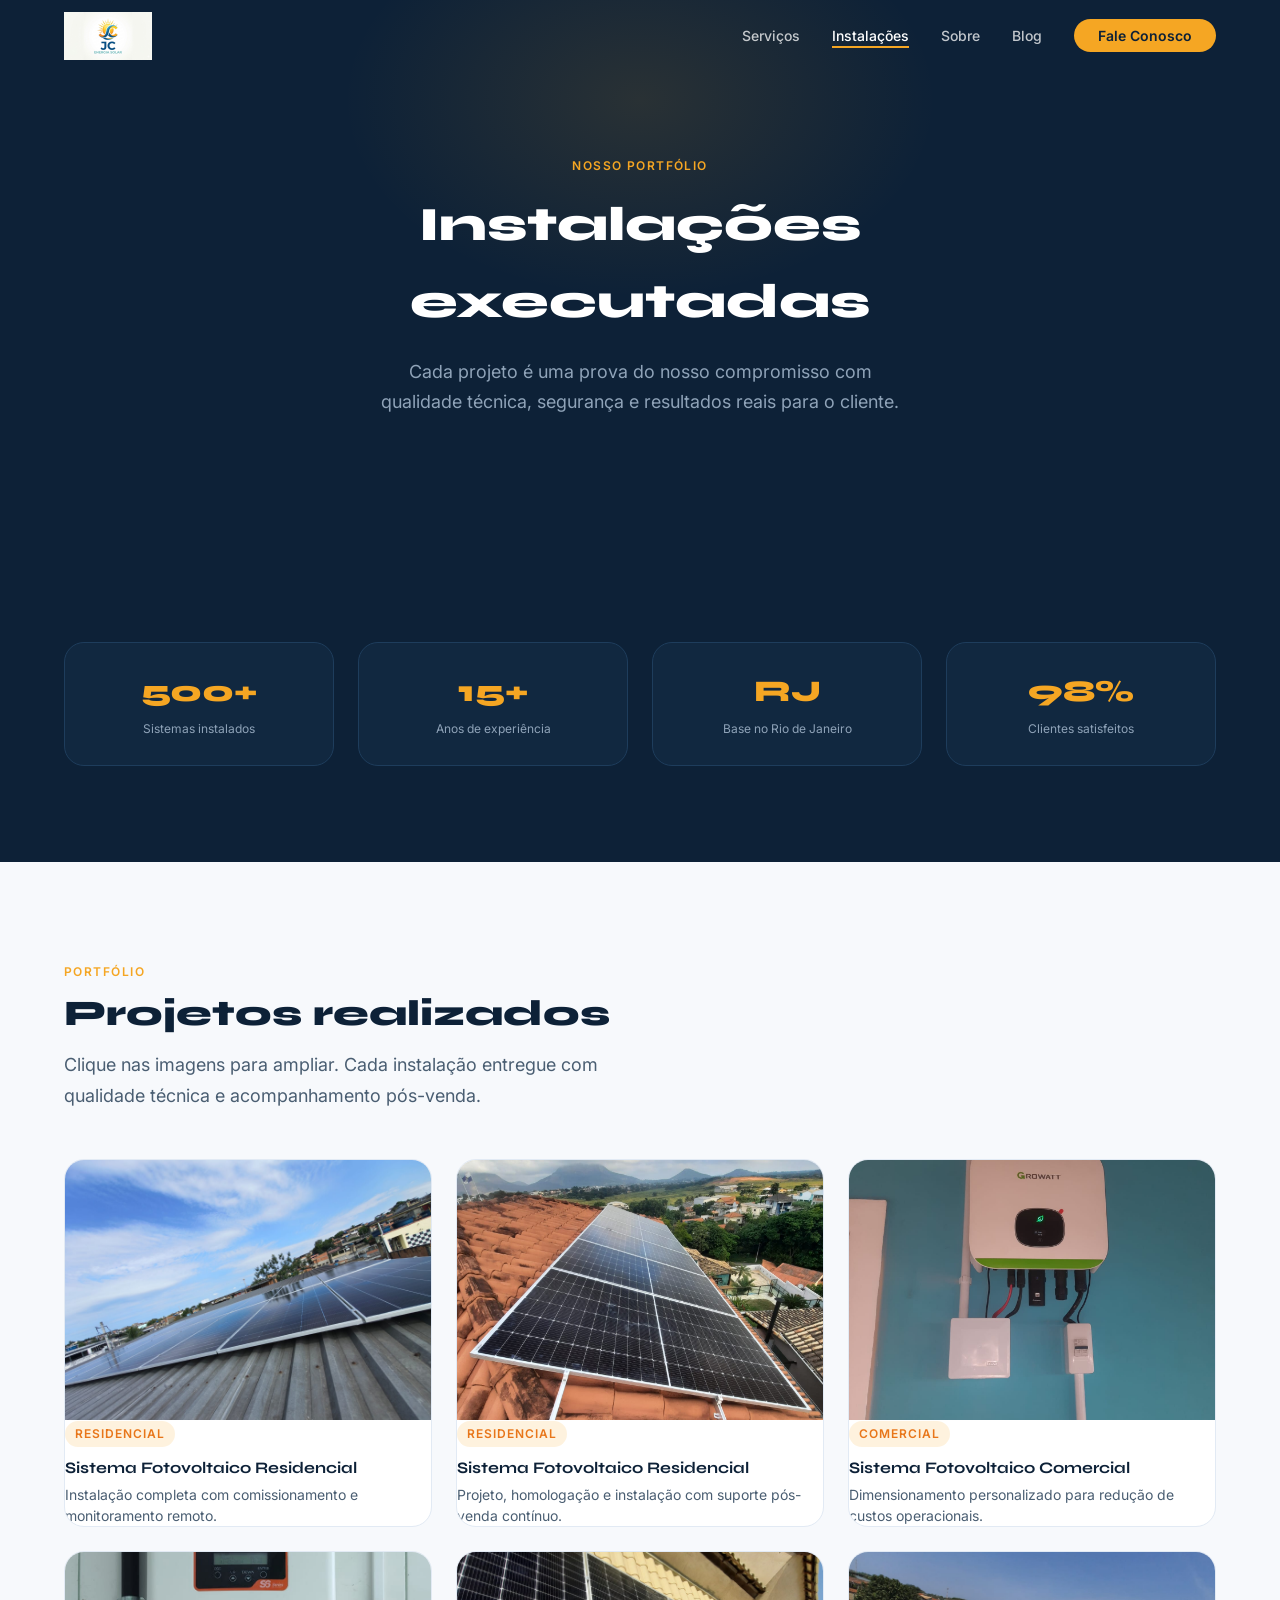
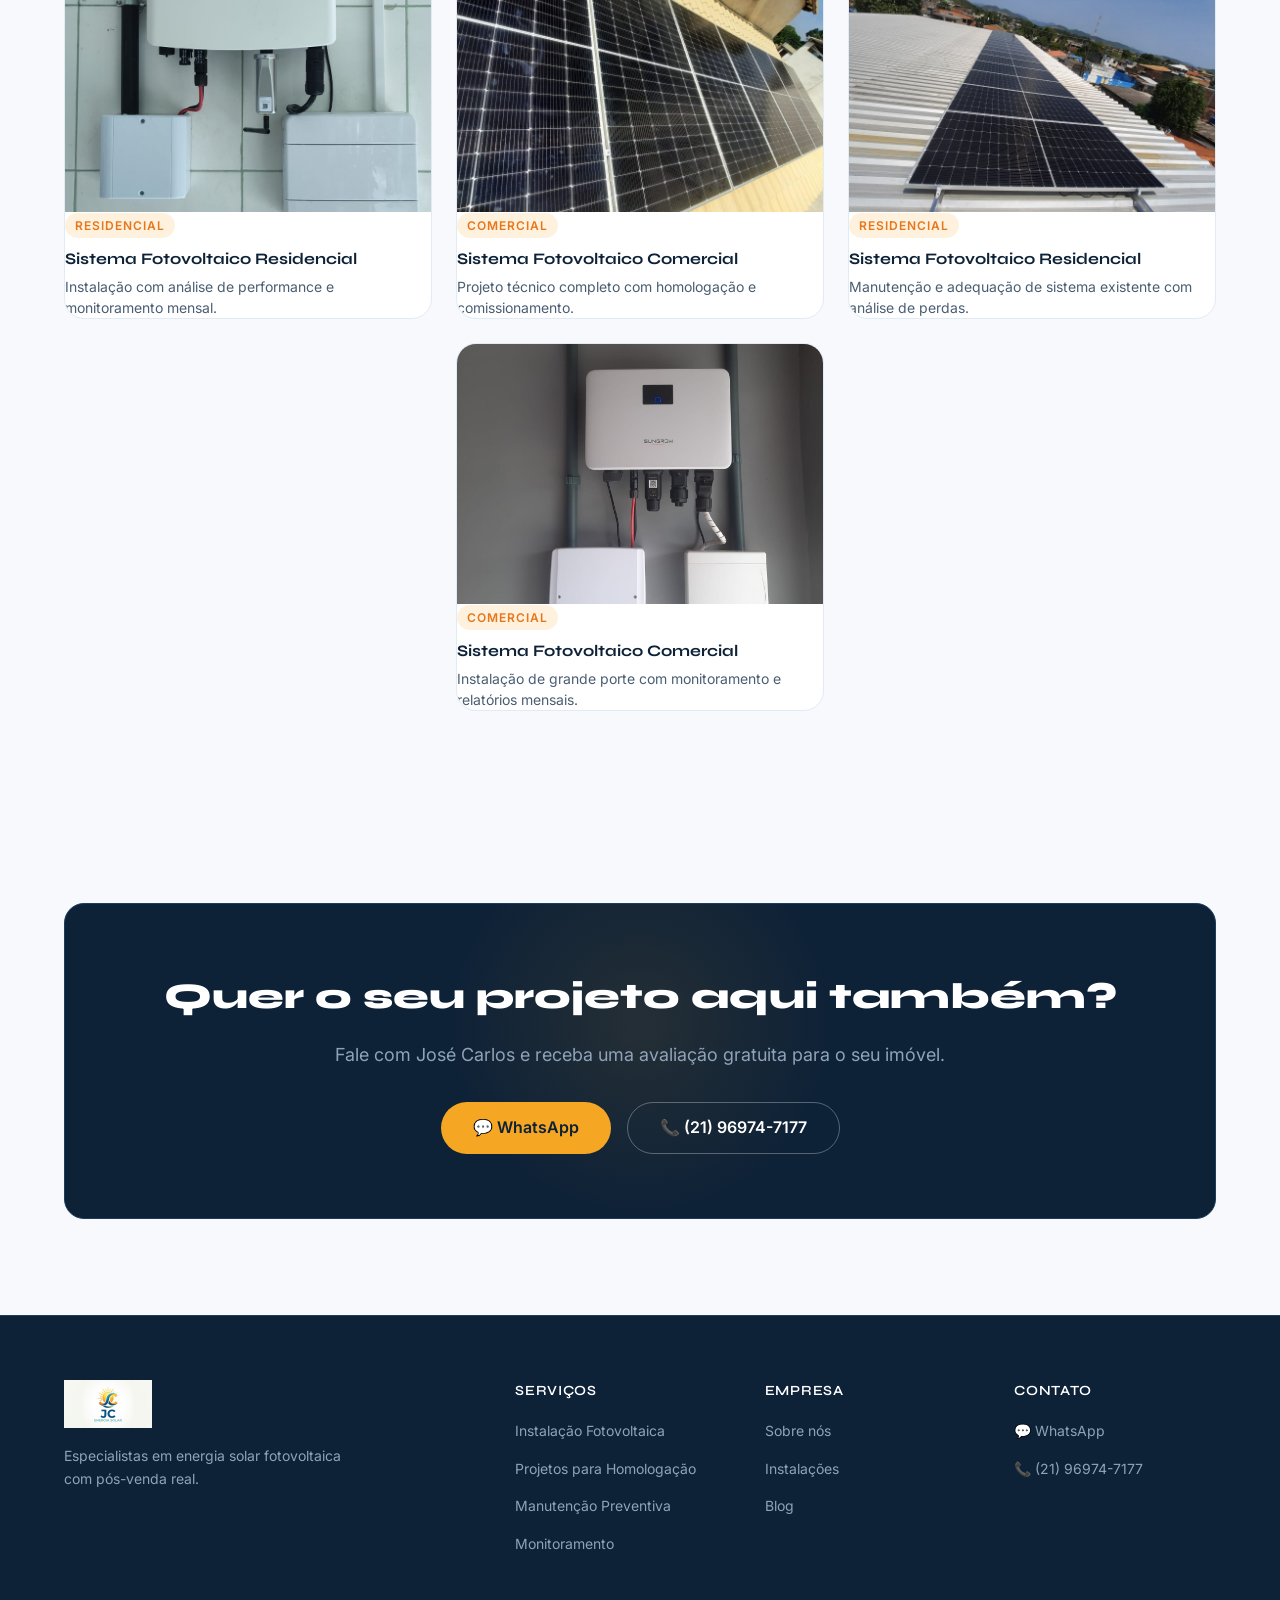
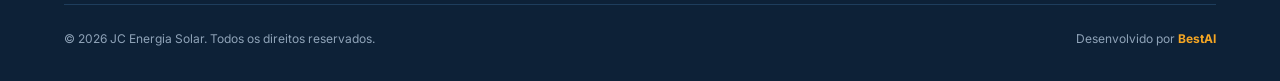
==== pages/instalacoes.html @ 5a33720a "feat: todas as paginas JC Energia Solar completas" ====
<!DOCTYPE html>
<html lang="pt-BR">
<head>
  <meta charset="UTF-8" />
  <meta name="viewport" content="width=device-width, initial-scale=1.0" />
  <meta name="description" content="Instalações executadas pela JC Energia Solar — projetos residenciais e comerciais com qualidade técnica comprovada." />
  <title>Instalações — JC Energia Solar</title>
  <link rel="icon" type="image/jpg" href="../assets/images/logo.jpg" />
  <link rel="stylesheet" href="../assets/css/style.css" />
  <style>
    .gallery-grid {
      display: grid;
      grid-template-columns: repeat(3, 1fr);
      gap: var(--space-6);
      margin-top: var(--space-12);
    }
    .install-card {
      background: var(--color-light-surface);
      border: 1px solid var(--color-light-border);
      border-radius: var(--radius-lg);
      overflow: hidden;
      transition: box-shadow var(--transition-normal), transform var(--transition-normal), border-color var(--transition-normal);
    }
    .install-card:hover {
      box-shadow: var(--shadow-lg);
      transform: translateY(-4px);
      border-color: var(--color-yellow);
    }
    .install-card__img {
      width: 100%;
      height: 260px;
      object-fit: cover;
      cursor: pointer;
      transition: transform var(--transition-slow);
    }
    .install-card:hover .install-card__img { transform: scale(1.04); }
    .install-card__body {
      padding: var(--space-5);
    }
    .install-card__tag {
      display: inline-block;
      background: var(--color-yellow-glow);
      color: var(--color-orange);
      font-size: var(--text-xs);
      font-weight: var(--weight-semibold);
      padding: 3px 10px;
      border-radius: var(--radius-full);
      margin-bottom: var(--space-2);
      text-transform: uppercase;
      letter-spacing: 0.08em;
    }
    .install-card__title {
      font-family: var(--font-display);
      font-size: var(--text-base);
      font-weight: var(--weight-bold);
      color: var(--color-text-primary);
      margin-bottom: var(--space-1);
    }
    .install-card__desc {
      font-size: var(--text-sm);
      color: var(--color-text-secondary);
      line-height: 1.5;
    }

    /* LIGHTBOX */
    #lightbox {
      display: none;
      position: fixed;
      inset: 0;
      background: rgba(0,0,0,0.92);
      z-index: 1000;
      align-items: center;
      justify-content: center;
      cursor: pointer;
    }
    #lightbox.active { display: flex; }
    #lightbox-img {
      max-width: 90vw;
      max-height: 90vh;
      border-radius: var(--radius-md);
      box-shadow: 0 0 60px rgba(245,166,35,0.20);
      object-fit: contain;
    }
    #lightbox-close {
      position: absolute;
      top: 24px; right: 32px;
      color: #fff;
      font-size: 2rem;
      cursor: pointer;
      line-height: 1;
      opacity: 0.7;
      transition: opacity var(--transition-fast);
    }
    #lightbox-close:hover { opacity: 1; }

    .stats-bar {
      display: grid;
      grid-template-columns: repeat(4, 1fr);
      gap: var(--space-6);
      margin-top: var(--space-12);
    }
    .stats-bar__item {
      background: var(--color-dark-surface);
      border: 1px solid var(--color-dark-border);
      border-radius: var(--radius-lg);
      padding: var(--space-6);
      text-align: center;
      transition: border-color var(--transition-fast);
    }
    .stats-bar__item:hover { border-color: var(--color-yellow); }
    .stats-bar__value {
      font-family: var(--font-display);
      font-size: var(--text-3xl);
      font-weight: var(--weight-black);
      color: var(--color-yellow);
      display: block;
    }
    .stats-bar__label { font-size: var(--text-xs); color: var(--color-text-muted); margin-top: var(--space-1); }

    @media (max-width: 768px) {
      .gallery-grid  { grid-template-columns: 1fr 1fr; }
      .stats-bar     { grid-template-columns: 1fr 1fr; }
    }
    @media (max-width: 480px) {
      .gallery-grid  { grid-template-columns: 1fr; }
      .stats-bar     { grid-template-columns: 1fr 1fr; }
    }
  </style>
</head>
<body>

  <!-- LIGHTBOX -->
  <div id="lightbox">
    <span id="lightbox-close" onclick="document.getElementById('lightbox').classList.remove('active')">✕</span>
    <img id="lightbox-img" src="" alt="Instalação ampliada" />
  </div>

  <nav class="navbar scrolled">
    <div class="container">
      <a href="../index.html" class="navbar__logo">
        <img src="../assets/images/logo.jpg" alt="JC Energia Solar" />
      </a>
      <ul class="navbar__links">
        <li><a href="servicos.html">Serviços</a></li>
        <li><a href="instalacoes.html" class="active">Instalações</a></li>
        <li><a href="sobre.html">Sobre</a></li>
        <li><a href="blog.html">Blog</a></li>
        <li><a href="../index.html#contacto" class="navbar__cta">Fale Conosco</a></li>
      </ul>
      <div class="navbar__toggle"><span></span><span></span><span></span></div>
    </div>
  </nav>

  <section class="page-hero">
    <div class="container">
      <span class="page-hero__eyebrow">Nosso portfólio</span>
      <h1 class="page-hero__title">Instalações<br>executadas</h1>
      <p class="page-hero__subtitle">Cada projeto é uma prova do nosso compromisso com qualidade técnica, segurança e resultados reais para o cliente.</p>
    </div>
  </section>

  <!-- STATS -->
  <section class="section section--dark">
    <div class="container">
      <div class="stats-bar">
        <div class="stats-bar__item">
          <span class="stats-bar__value">500+</span>
          <span class="stats-bar__label">Sistemas instalados</span>
        </div>
        <div class="stats-bar__item">
          <span class="stats-bar__value">15+</span>
          <span class="stats-bar__label">Anos de experiência</span>
        </div>
        <div class="stats-bar__item">
          <span class="stats-bar__value">RJ</span>
          <span class="stats-bar__label">Base no Rio de Janeiro</span>
        </div>
        <div class="stats-bar__item">
          <span class="stats-bar__value">98%</span>
          <span class="stats-bar__label">Clientes satisfeitos</span>
        </div>
      </div>
    </div>
  </section>

  <!-- GALERIA -->
  <section class="section section--light">
    <div class="container">
      <div class="section__header">
        <span class="section__eyebrow">Portfólio</span>
        <h2 class="section__title">Projetos realizados</h2>
        <p class="section__subtitle">Clique nas imagens para ampliar. Cada instalação entregue com qualidade técnica e acompanhamento pós-venda.</p>
      </div>

      <div class="gallery-grid">
        <div class="install-card">
          <img class="install-card__img" src="../assets/images/img1.jpg" alt="Instalação 1" />
          <div class="install-card__body">
            <span class="install-card__tag">Residencial</span>
            <h3 class="install-card__title">Sistema Fotovoltaico Residencial</h3>
            <p class="install-card__desc">Instalação completa com comissionamento e monitoramento remoto.</p>
          </div>
        </div>
        <div class="install-card">
          <img class="install-card__img" src="../assets/images/img2.jpg" alt="Instalação 2" />
          <div class="install-card__body">
            <span class="install-card__tag">Residencial</span>
            <h3 class="install-card__title">Sistema Fotovoltaico Residencial</h3>
            <p class="install-card__desc">Projeto, homologação e instalação com suporte pós-venda contínuo.</p>
          </div>
        </div>
        <div class="install-card">
          <img class="install-card__img" src="../assets/images/img3.jpg" alt="Instalação 3" />
          <div class="install-card__body">
            <span class="install-card__tag">Comercial</span>
            <h3 class="install-card__title">Sistema Fotovoltaico Comercial</h3>
            <p class="install-card__desc">Dimensionamento personalizado para redução de custos operacionais.</p>
          </div>
        </div>
        <div class="install-card">
          <img class="install-card__img" src="../assets/images/img4.jpg" alt="Instalação 4" />
          <div class="install-card__body">
            <span class="install-card__tag">Residencial</span>
            <h3 class="install-card__title">Sistema Fotovoltaico Residencial</h3>
            <p class="install-card__desc">Instalação com análise de performance e monitoramento mensal.</p>
          </div>
        </div>
        <div class="install-card">
          <img class="install-card__img" src="../assets/images/img5.jpg" alt="Instalação 5" />
          <div class="install-card__body">
            <span class="install-card__tag">Comercial</span>
            <h3 class="install-card__title">Sistema Fotovoltaico Comercial</h3>
            <p class="install-card__desc">Projeto técnico completo com homologação e comissionamento.</p>
          </div>
        </div>
        <div class="install-card">
          <img class="install-card__img" src="../assets/images/img6.jpg" alt="Instalação 6" />
          <div class="install-card__body">
            <span class="install-card__tag">Residencial</span>
            <h3 class="install-card__title">Sistema Fotovoltaico Residencial</h3>
            <p class="install-card__desc">Manutenção e adequação de sistema existente com análise de perdas.</p>
          </div>
        </div>
        <div class="install-card" style="grid-column: 2;">
          <img class="install-card__img" src="../assets/images/img7.jpg" alt="Instalação 7" />
          <div class="install-card__body">
            <span class="install-card__tag">Comercial</span>
            <h3 class="install-card__title">Sistema Fotovoltaico Comercial</h3>
            <p class="install-card__desc">Instalação de grande porte com monitoramento e relatórios mensais.</p>
          </div>
        </div>
      </div>
    </div>
  </section>

  <!-- CTA -->
  <section class="section cta-section">
    <div class="container">
      <div class="cta-box">
        <h2 class="cta-box__title">Quer o seu projeto aqui também?</h2>
        <p class="cta-box__subtitle">Fale com José Carlos e receba uma avaliação gratuita para o seu imóvel.</p>
        <div style="display:flex;gap:var(--space-4);justify-content:center;flex-wrap:wrap;position:relative;">
          <a href="https://wa.me/5521969747177" target="_blank" class="btn btn--primary">💬 WhatsApp</a>
          <a href="tel:+5521969747177" class="btn btn--outline">📞 (21) 96974-7177</a>
        </div>
      </div>
    </div>
  </section>

  <footer class="footer">
    <div class="container">
      <div class="footer__grid">
        <div class="footer__brand">
          <img src="../assets/images/logo.jpg" alt="JC Energia Solar" />
          <p>Especialistas em energia solar fotovoltaica com pós-venda real.</p>
        </div>
        <div class="footer__col">
          <h4>Serviços</h4>
          <ul>
            <li><a href="servicos.html">Instalação Fotovoltaica</a></li>
            <li><a href="servicos.html">Projetos para Homologação</a></li>
            <li><a href="servicos.html">Manutenção Preventiva</a></li>
            <li><a href="servicos.html">Monitoramento</a></li>
          </ul>
        </div>
        <div class="footer__col">
          <h4>Empresa</h4>
          <ul>
            <li><a href="sobre.html">Sobre nós</a></li>
            <li><a href="instalacoes.html">Instalações</a></li>
            <li><a href="blog.html">Blog</a></li>
          </ul>
        </div>
        <div class="footer__col">
          <h4>Contato</h4>
          <ul>
            <li><a href="https://wa.me/5521969747177" target="_blank">💬 WhatsApp</a></li>
            <li><a href="tel:+5521969747177">📞 (21) 96974-7177</a></li>
          </ul>
        </div>
      </div>
      <div class="footer__bottom">
        <span>© 2026 JC Energia Solar. Todos os direitos reservados.</span>
        <span>Desenvolvido por <strong style="color:var(--color-yellow);">BestAI</strong></span>
      </div>
    </div>
  </footer>

  <script src="../assets/js/main.js"></script>
</body>
</html>
---- assets/css/style.css ----
/* ============================================
   JC ENERGIA SOLAR — GLOBAL STYLES
   ============================================ */

   @import url('https://fonts.googleapis.com/css2?family=Syne:wght@400;600;700;800&family=Inter:wght@300;400;500;600&display=swap');
   @import './theme.css';
   
   *, *::before, *::after { box-sizing: border-box; margin: 0; padding: 0; }
   html { scroll-behavior: smooth; font-size: 16px; }
   body {
     font-family: var(--font-body);
     color: var(--color-text-primary);
     background: var(--color-light-bg);
     line-height: 1.6;
     -webkit-font-smoothing: antialiased;
   }
   img { max-width: 100%; display: block; }
   a   { text-decoration: none; color: inherit; }
   ul  { list-style: none; }
   
   /* ── CONTAINER ── */
   .container {
     width: 100%;
     max-width: var(--container-max);
     margin: 0 auto;
     padding: 0 var(--space-6);
   }
   
   /* ── NAVBAR ── */
   .navbar {
     position: fixed;
     top: 0; left: 0; right: 0;
     height: var(--nav-height);
     z-index: 100;
     transition: background var(--transition-normal), box-shadow var(--transition-normal);
   }
   .navbar.scrolled {
     background: rgba(13,33,55,0.97);
     backdrop-filter: blur(12px);
     box-shadow: 0 2px 20px rgba(0,0,0,0.3);
   }
   .navbar .container {
     height: 100%;
     display: flex;
     align-items: center;
     justify-content: space-between;
   }
   .navbar__logo img { height: 48px; width: auto; }
   .navbar__links {
     display: flex;
     align-items: center;
     gap: var(--space-8);
   }
   .navbar__links a {
     font-size: var(--text-sm);
     font-weight: var(--weight-medium);
     color: rgba(255,255,255,0.75);
     transition: color var(--transition-fast);
     position: relative;
   }
   .navbar__links a::after {
     content: '';
     position: absolute;
     bottom: -4px; left: 0;
     width: 0; height: 2px;
     background: var(--color-yellow);
     transition: width var(--transition-normal);
   }
   .navbar__links a:hover,
   .navbar__links a.active { color: #fff; }
   .navbar__links a:hover::after,
   .navbar__links a.active::after { width: 100%; }
   
   .navbar__cta {
     background: var(--color-yellow) !important;
     color: var(--color-dark-bg) !important;
     font-weight: var(--weight-semibold) !important;
     padding: var(--space-2) var(--space-6);
     border-radius: var(--radius-full);
     transition: background var(--transition-fast), box-shadow var(--transition-fast) !important;
   }
   .navbar__cta:hover {
     background: var(--color-orange) !important;
     box-shadow: var(--shadow-yellow) !important;
   }
   .navbar__cta::after { display: none !important; }
   
   .navbar__toggle {
     display: none;
     flex-direction: column;
     gap: 5px;
     cursor: pointer;
     padding: var(--space-2);
   }
   .navbar__toggle span {
     display: block;
     width: 24px; height: 2px;
     background: #fff;
     border-radius: 2px;
     transition: transform var(--transition-normal), opacity var(--transition-normal);
   }
   
   /* ── BUTTONS ── */
   .btn {
     display: inline-flex;
     align-items: center;
     gap: var(--space-2);
     padding: var(--space-3) var(--space-8);
     border-radius: var(--radius-full);
     font-family: var(--font-body);
     font-size: var(--text-base);
     font-weight: var(--weight-semibold);
     cursor: pointer;
     border: none;
     transition: all var(--transition-normal);
     white-space: nowrap;
   }
   .btn--primary {
     background: var(--color-yellow);
     color: var(--color-dark-bg);
   }
   .btn--primary:hover {
     background: var(--color-orange);
     box-shadow: var(--shadow-yellow);
     transform: translateY(-2px);
   }
   .btn--outline {
     background: transparent;
     color: #fff;
     border: 1.5px solid rgba(255,255,255,0.3);
   }
   .btn--outline:hover {
     border-color: var(--color-yellow);
     color: var(--color-yellow);
     transform: translateY(-2px);
   }
   .btn--blue {
     background: var(--color-blue-mid);
     color: #fff;
   }
   .btn--blue:hover {
     background: var(--color-blue-dark);
     box-shadow: var(--shadow-blue);
     transform: translateY(-2px);
   }
   
   /* ── SECTIONS ── */
   .section { padding: var(--space-24) 0; }
   .section--dark    { background: var(--color-dark-bg); color: #fff; }
   .section--light   { background: var(--color-light-bg); }
   .section--surface { background: var(--color-light-surface); }
   .section--blue    { background: var(--color-blue-dark); color: #fff; }
   
   .section__eyebrow {
     display: inline-block;
     font-size: var(--text-xs);
     font-weight: var(--weight-semibold);
     letter-spacing: 0.12em;
     text-transform: uppercase;
     color: var(--color-yellow);
     margin-bottom: var(--space-3);
   }
   .section__title {
     font-family: var(--font-display);
     font-size: var(--text-4xl);
     font-weight: var(--weight-black);
     line-height: 1.15;
     margin-bottom: var(--space-4);
   }
   .section__subtitle {
     font-size: var(--text-lg);
     color: var(--color-text-secondary);
     max-width: 560px;
     line-height: 1.7;
   }
   .section--dark .section__subtitle,
   .section--blue .section__subtitle { color: var(--color-text-muted); }
   .section__header { margin-bottom: var(--space-12); }
   
   /* ── CARDS ── */
   .card {
     background: var(--color-light-surface);
     border: 1px solid var(--color-light-border);
     border-radius: var(--radius-lg);
     padding: var(--space-8);
     transition: box-shadow var(--transition-normal), transform var(--transition-normal), border-color var(--transition-normal);
   }
   .card:hover {
     box-shadow: var(--shadow-lg);
     transform: translateY(-4px);
     border-color: var(--color-yellow);
   }
   .card--dark {
     background: var(--color-dark-surface);
     border-color: var(--color-dark-border);
   }
   .card--dark:hover { box-shadow: var(--shadow-yellow); }
   .card__icon {
     width: 52px; height: 52px;
     background: var(--color-yellow-glow);
     border-radius: var(--radius-md);
     display: flex;
     align-items: center;
     justify-content: center;
     margin-bottom: var(--space-4);
     font-size: 1.5rem;
   }
   .card__title {
     font-family: var(--font-display);
     font-size: var(--text-xl);
     font-weight: var(--weight-bold);
     margin-bottom: var(--space-2);
   }
   .card__text {
     font-size: var(--text-sm);
     color: var(--color-text-secondary);
     line-height: 1.7;
   }
   .card--dark .card__text { color: var(--color-text-muted); }
   
   /* ── PAGE HERO (páginas internas) ── */
   .page-hero {
     background: var(--color-dark-bg);
     padding: calc(var(--nav-height) + var(--space-20)) 0 var(--space-20);
     position: relative;
     overflow: hidden;
     text-align: center;
   }
   .page-hero::before {
     content: '';
     position: absolute;
     top: -100px; left: 50%;
     transform: translateX(-50%);
     width: 600px; height: 400px;
     background: radial-gradient(ellipse, rgba(245,166,35,0.12) 0%, transparent 70%);
     pointer-events: none;
   }
   .page-hero__eyebrow {
     display: inline-block;
     font-size: var(--text-xs);
     font-weight: var(--weight-semibold);
     letter-spacing: 0.12em;
     text-transform: uppercase;
     color: var(--color-yellow);
     margin-bottom: var(--space-3);
   }
   .page-hero__title {
     font-family: var(--font-display);
     font-size: var(--text-5xl);
     font-weight: var(--weight-black);
     color: #fff;
     margin-bottom: var(--space-4);
     position: relative;
   }
   .page-hero__subtitle {
     font-size: var(--text-lg);
     color: var(--color-text-muted);
     max-width: 540px;
     margin: 0 auto;
     line-height: 1.7;
   }
   
   /* ── FOOTER ── */
   .footer {
     background: var(--color-dark-bg);
     color: var(--color-text-muted);
     padding: var(--space-16) 0 var(--space-8);
     border-top: 1px solid var(--color-dark-border);
   }
   .footer__grid {
     display: grid;
     grid-template-columns: 2fr 1fr 1fr 1fr;
     gap: var(--space-12);
     margin-bottom: var(--space-12);
   }
   .footer__brand img { height: 48px; margin-bottom: var(--space-4); }
   .footer__brand p   { font-size: var(--text-sm); line-height: 1.7; max-width: 280px; }
   .footer__col h4 {
     font-family: var(--font-display);
     font-size: var(--text-sm);
     font-weight: var(--weight-semibold);
     color: #fff;
     margin-bottom: var(--space-4);
     letter-spacing: 0.05em;
     text-transform: uppercase;
   }
   .footer__col ul { display: flex; flex-direction: column; gap: var(--space-3); }
   .footer__col ul li a {
     font-size: var(--text-sm);
     color: var(--color-text-muted);
     transition: color var(--transition-fast);
   }
   .footer__col ul li a:hover { color: var(--color-yellow); }
   .footer__bottom {
     border-top: 1px solid var(--color-dark-border);
     padding-top: var(--space-6);
     display: flex;
     justify-content: space-between;
     align-items: center;
     font-size: var(--text-xs);
   }
   
   /* ── HERO HOME ── */
   .hero {
     min-height: 100vh;
     background: var(--color-dark-bg);
     position: relative;
     overflow: hidden;
     display: flex;
     flex-direction: column;
     justify-content: center;
     padding-top: var(--nav-height);
   }
   .hero__bg { position: absolute; inset: 0; pointer-events: none; }
   .hero__orb {
     position: absolute;
     border-radius: 50%;
     filter: blur(80px);
   }
   .hero__orb--1 {
     width: 500px; height: 500px;
     background: rgba(245,166,35,0.10);
     top: -100px; right: -100px;
   }
   .hero__orb--2 {
     width: 350px; height: 350px;
     background: rgba(46,139,192,0.10);
     bottom: 50px; left: -80px;
   }
   .hero__grid {
     position: absolute; inset: 0;
     background-image:
       linear-gradient(rgba(245,166,35,0.04) 1px, transparent 1px),
       linear-gradient(90deg, rgba(245,166,35,0.04) 1px, transparent 1px);
     background-size: 60px 60px;
   }
   .hero__content {
     display: grid;
     grid-template-columns: 1fr 1fr;
     align-items: center;
     gap: var(--space-16);
     padding-top: var(--space-20);
     padding-bottom: var(--space-16);
     position: relative;
     z-index: 1;
   }
   .hero__text { max-width: 560px; }
   .hero__title {
     font-family: var(--font-display);
     font-size: var(--text-6xl);
     font-weight: var(--weight-black);
     color: #fff;
     line-height: 1.05;
     margin: var(--space-4) 0 var(--space-6);
   }
   .hero__title span { color: var(--color-yellow); }
   .hero__subtitle {
     font-size: var(--text-lg);
     color: var(--color-text-muted);
     line-height: 1.7;
     margin-bottom: var(--space-8);
     max-width: 480px;
   }
   .hero__actions { display: flex; gap: var(--space-4); flex-wrap: wrap; }
   
   /* Hero visual */
   .hero__visual {
     position: relative;
     display: flex;
     justify-content: center;
     align-items: center;
     height: 400px;
   }
   .hero__logo-glow {
     width: 300px; height: 300px;
     background: var(--color-dark-surface);
     border: 1px solid var(--color-dark-border);
     border-radius: 50%;
     display: flex;
     align-items: center;
     justify-content: center;
     box-shadow: 0 0 60px rgba(245,166,35,0.15);
     animation: pulse-jc 3s ease-in-out infinite;
   }
   .hero__logo-glow img { width: 200px; height: auto; }
   @keyframes pulse-jc {
     0%,100% { box-shadow: 0 0 60px rgba(245,166,35,0.15); }
     50%      { box-shadow: 0 0 100px rgba(245,166,35,0.30); }
   }
   .hero__card-float {
     position: absolute;
     background: var(--color-dark-surface);
     border: 1px solid var(--color-dark-border);
     border-radius: var(--radius-md);
     padding: var(--space-3) var(--space-4);
     display: flex;
     align-items: center;
     gap: var(--space-2);
     font-size: var(--text-sm);
     color: #fff;
     font-weight: var(--weight-medium);
     box-shadow: var(--shadow-md);
     animation: float-jc 4s ease-in-out infinite;
   }
   .hero__card-float--1 { top: 40px; left: 0; animation-delay: 0s; }
   .hero__card-float--2 { bottom: 60px; right: 0; animation-delay: 1.5s; }
   @keyframes float-jc {
     0%,100% { transform: translateY(0); }
     50%     { transform: translateY(-10px); }
   }
   
   /* Stats bar */
   .hero__stats {
     display: flex;
     align-items: center;
     justify-content: center;
     gap: var(--space-12);
     padding: var(--space-8) var(--space-12);
     background: var(--color-dark-surface);
     border: 1px solid var(--color-dark-border);
     border-radius: var(--radius-lg);
     margin-bottom: var(--space-16);
     position: relative;
     z-index: 1;
   }
   .stat-item { display: flex; flex-direction: column; align-items: center; gap: var(--space-1); }
   .stat-item__value {
     font-family: var(--font-display);
     font-size: var(--text-3xl);
     font-weight: var(--weight-black);
     color: var(--color-yellow);
   }
   .stat-item__label { font-size: var(--text-xs); color: var(--color-text-muted); text-align: center; }
   .stat-item__divider { width: 1px; height: 48px; background: var(--color-dark-border); }
   
   /* Services grid */
   .services__grid {
     display: grid;
     grid-template-columns: repeat(3, 1fr);
     gap: var(--space-6);
   }
   
   /* Sectors tags */
   .sectors__grid { display: flex; flex-wrap: wrap; gap: var(--space-4); margin-top: var(--space-8); }
   .sector-tag {
     background: var(--color-dark-surface);
     border: 1px solid var(--color-dark-border);
     border-radius: var(--radius-full);
     padding: var(--space-3) var(--space-6);
     font-size: var(--text-sm);
     font-weight: var(--weight-medium);
     color: #fff;
     display: flex;
     align-items: center;
     gap: var(--space-2);
     transition: border-color var(--transition-fast), box-shadow var(--transition-fast);
   }
   .sector-tag:hover { border-color: var(--color-yellow); box-shadow: var(--shadow-yellow); }
   
   /* CTA box */
   .cta-section { background: var(--color-light-bg); }
   .cta-box {
     background: var(--color-dark-bg);
     border: 1px solid var(--color-dark-border);
     border-radius: var(--radius-lg);
     padding: var(--space-16) var(--space-12);
     text-align: center;
     position: relative;
     overflow: hidden;
   }
   .cta-box::before {
     content: '';
     position: absolute;
     top: -80px; left: 50%;
     transform: translateX(-50%);
     width: 400px; height: 400px;
     background: radial-gradient(circle, rgba(245,166,35,0.10) 0%, transparent 70%);
     pointer-events: none;
   }
   .cta-box__title {
     font-family: var(--font-display);
     font-size: var(--text-4xl);
     font-weight: var(--weight-black);
     color: #fff;
     margin-bottom: var(--space-4);
     position: relative;
   }
   .cta-box__subtitle {
     font-size: var(--text-lg);
     color: var(--color-text-muted);
     margin-bottom: var(--space-8);
     position: relative;
   }
   
   /* Mobile menu */
   .navbar__links.open {
     display: flex;
     flex-direction: column;
     position: fixed;
     top: var(--nav-height); left: 0; right: 0;
     background: rgba(13,33,55,0.98);
     backdrop-filter: blur(12px);
     padding: var(--space-8) var(--space-6);
     gap: var(--space-6);
     border-bottom: 1px solid var(--color-dark-border);
   }
   
   /* Scroll reveal */
   .revealed { opacity: 1 !important; transform: translateY(0) !important; }
   
   /* ── RESPONSIVE ── */
   @media (max-width: 768px) {
     .navbar__links  { display: none; }
     .navbar__toggle { display: flex; }
     .hero__content  { grid-template-columns: 1fr; text-align: center; padding-top: var(--space-12); }
     .hero__title    { font-size: var(--text-4xl); }
     .hero__subtitle { margin: 0 auto var(--space-8); }
     .hero__actions  { justify-content: center; }
     .hero__visual   { display: none; }
     .hero__stats    { flex-direction: column; gap: var(--space-6); }
     .stat-item__divider { width: 48px; height: 1px; }
     .services__grid { grid-template-columns: 1fr; }
     .section__title { font-size: var(--text-3xl); }
     .page-hero__title { font-size: var(--text-3xl); }
     .footer__grid   { grid-template-columns: 1fr 1fr; gap: var(--space-8); }
     .footer__bottom { flex-direction: column; gap: var(--space-3); text-align: center; }
     .cta-box        { padding: var(--space-12) var(--space-6); }
     .cta-box__title { font-size: var(--text-2xl); }
   }
   @media (max-width: 480px) {
     .section        { padding: var(--space-16) 0; }
     .section__title { font-size: var(--text-2xl); }
     .footer__grid   { grid-template-columns: 1fr; }
     .hero__title    { font-size: var(--text-3xl); }
   }
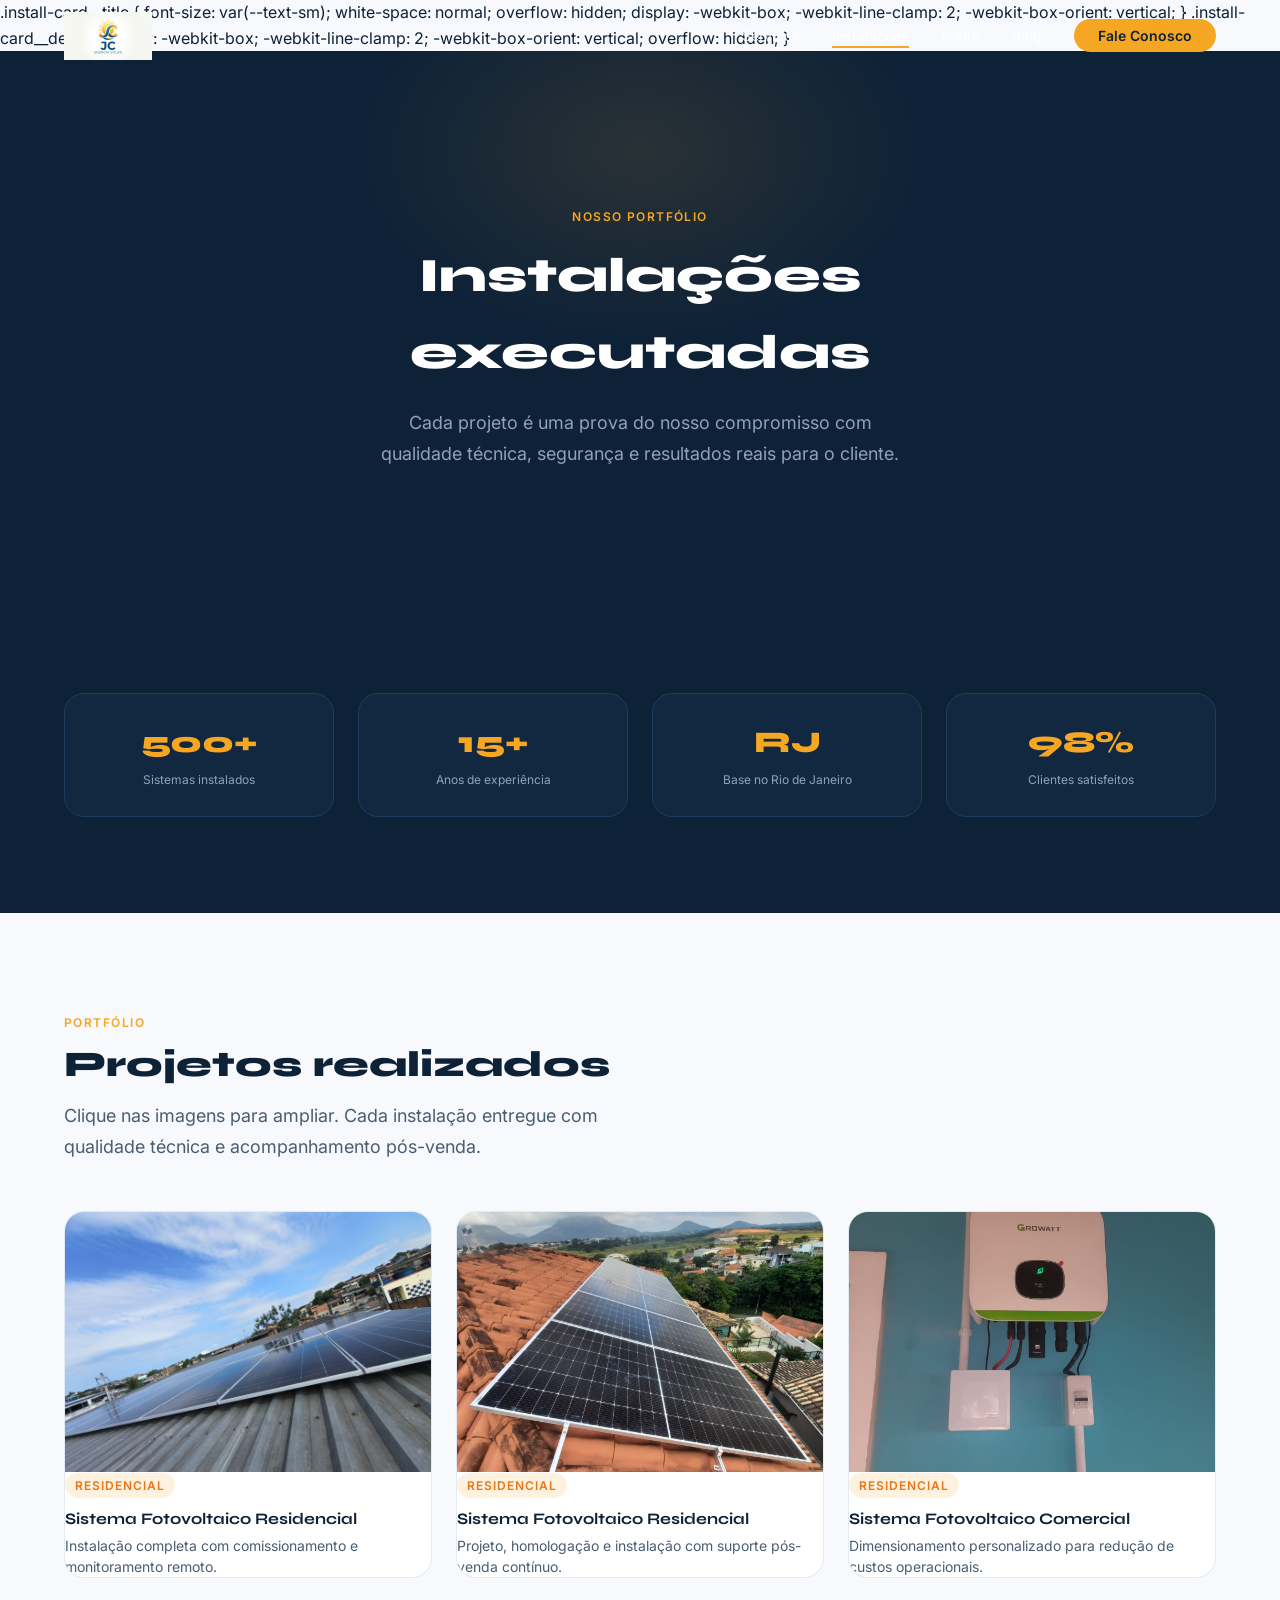
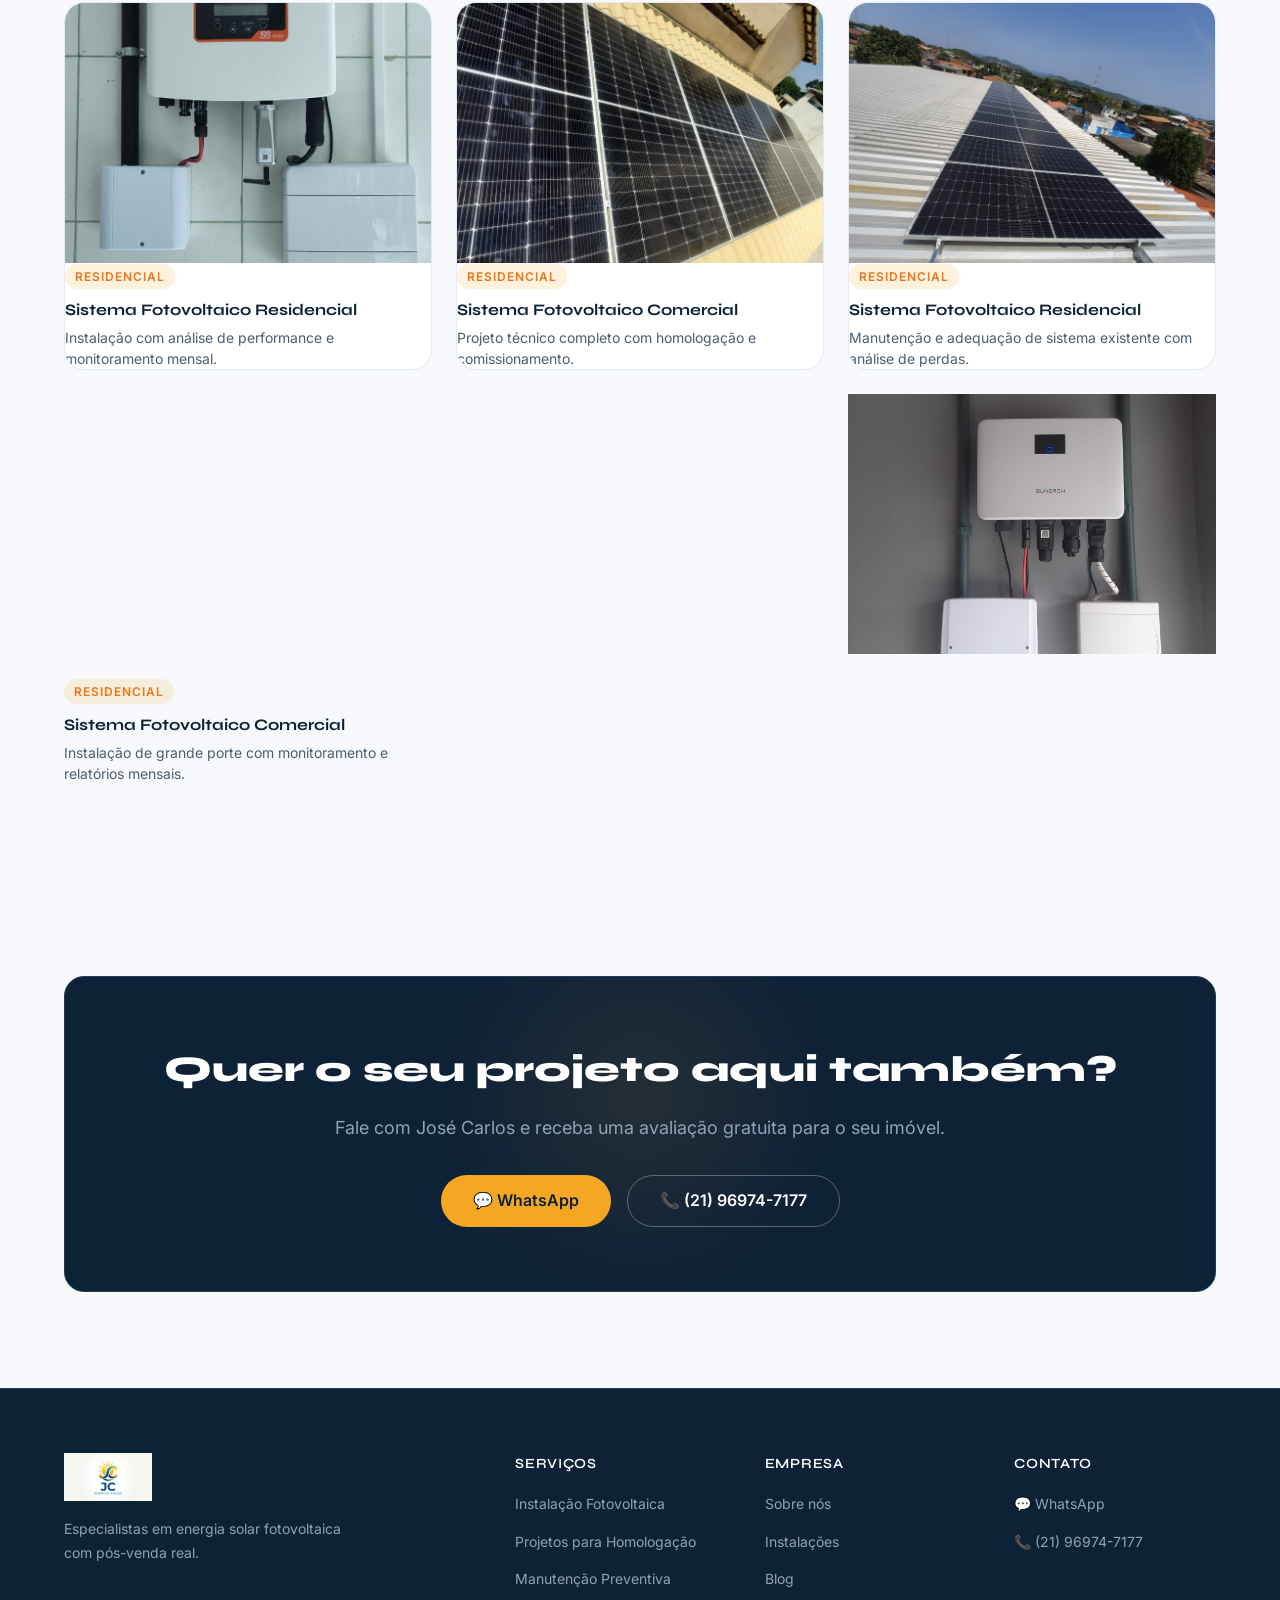
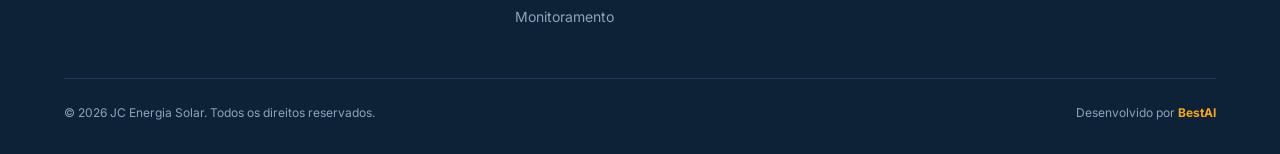
==== commit a5233d07: "fix: logo circular hero imagens servicos galeria residencial" ====
--- a/pages/instalacoes.html
+++ b/pages/instalacoes.html
@@ -7,6 +7,20 @@
   <title>Instalações — JC Energia Solar</title>
   <link rel="icon" type="image/jpg" href="../assets/images/logo.jpg" />
   <link rel="stylesheet" href="../assets/css/style.css" />
+  .install-card__title {
+    font-size: var(--text-sm);
+    white-space: normal;
+    overflow: hidden;
+    display: -webkit-box;
+    -webkit-line-clamp: 2;
+    -webkit-box-orient: vertical;
+  }
+  .install-card__desc {
+    display: -webkit-box;
+    -webkit-line-clamp: 2;
+    -webkit-box-orient: vertical;
+    overflow: hidden;
+  }
   <style>
     .gallery-grid {
       display: grid;
@@ -212,7 +226,7 @@
         <div class="install-card">
           <img class="install-card__img" src="../assets/images/img3.jpg" alt="Instalação 3" />
           <div class="install-card__body">
-            <span class="install-card__tag">Comercial</span>
+            <span class="install-card__tag">Residencial</span>
             <h3 class="install-card__title">Sistema Fotovoltaico Comercial</h3>
             <p class="install-card__desc">Dimensionamento personalizado para redução de custos operacionais.</p>
           </div>
@@ -228,7 +242,7 @@
         <div class="install-card">
           <img class="install-card__img" src="../assets/images/img5.jpg" alt="Instalação 5" />
           <div class="install-card__body">
-            <span class="install-card__tag">Comercial</span>
+            <span class="install-card__tag">Residencial</span>
             <h3 class="install-card__title">Sistema Fotovoltaico Comercial</h3>
             <p class="install-card__desc">Projeto técnico completo com homologação e comissionamento.</p>
           </div>
@@ -241,10 +255,10 @@
             <p class="install-card__desc">Manutenção e adequação de sistema existente com análise de perdas.</p>
           </div>
         </div>
-        <div class="install-card" style="grid-column: 2;">
+        <div class="install-card" style="grid-column: 2 / 3;"></div>
           <img class="install-card__img" src="../assets/images/img7.jpg" alt="Instalação 7" />
           <div class="install-card__body">
-            <span class="install-card__tag">Comercial</span>
+            <span class="install-card__tag">Residencial</span>
             <h3 class="install-card__title">Sistema Fotovoltaico Comercial</h3>
             <p class="install-card__desc">Instalação de grande porte com monitoramento e relatórios mensais.</p>
           </div>
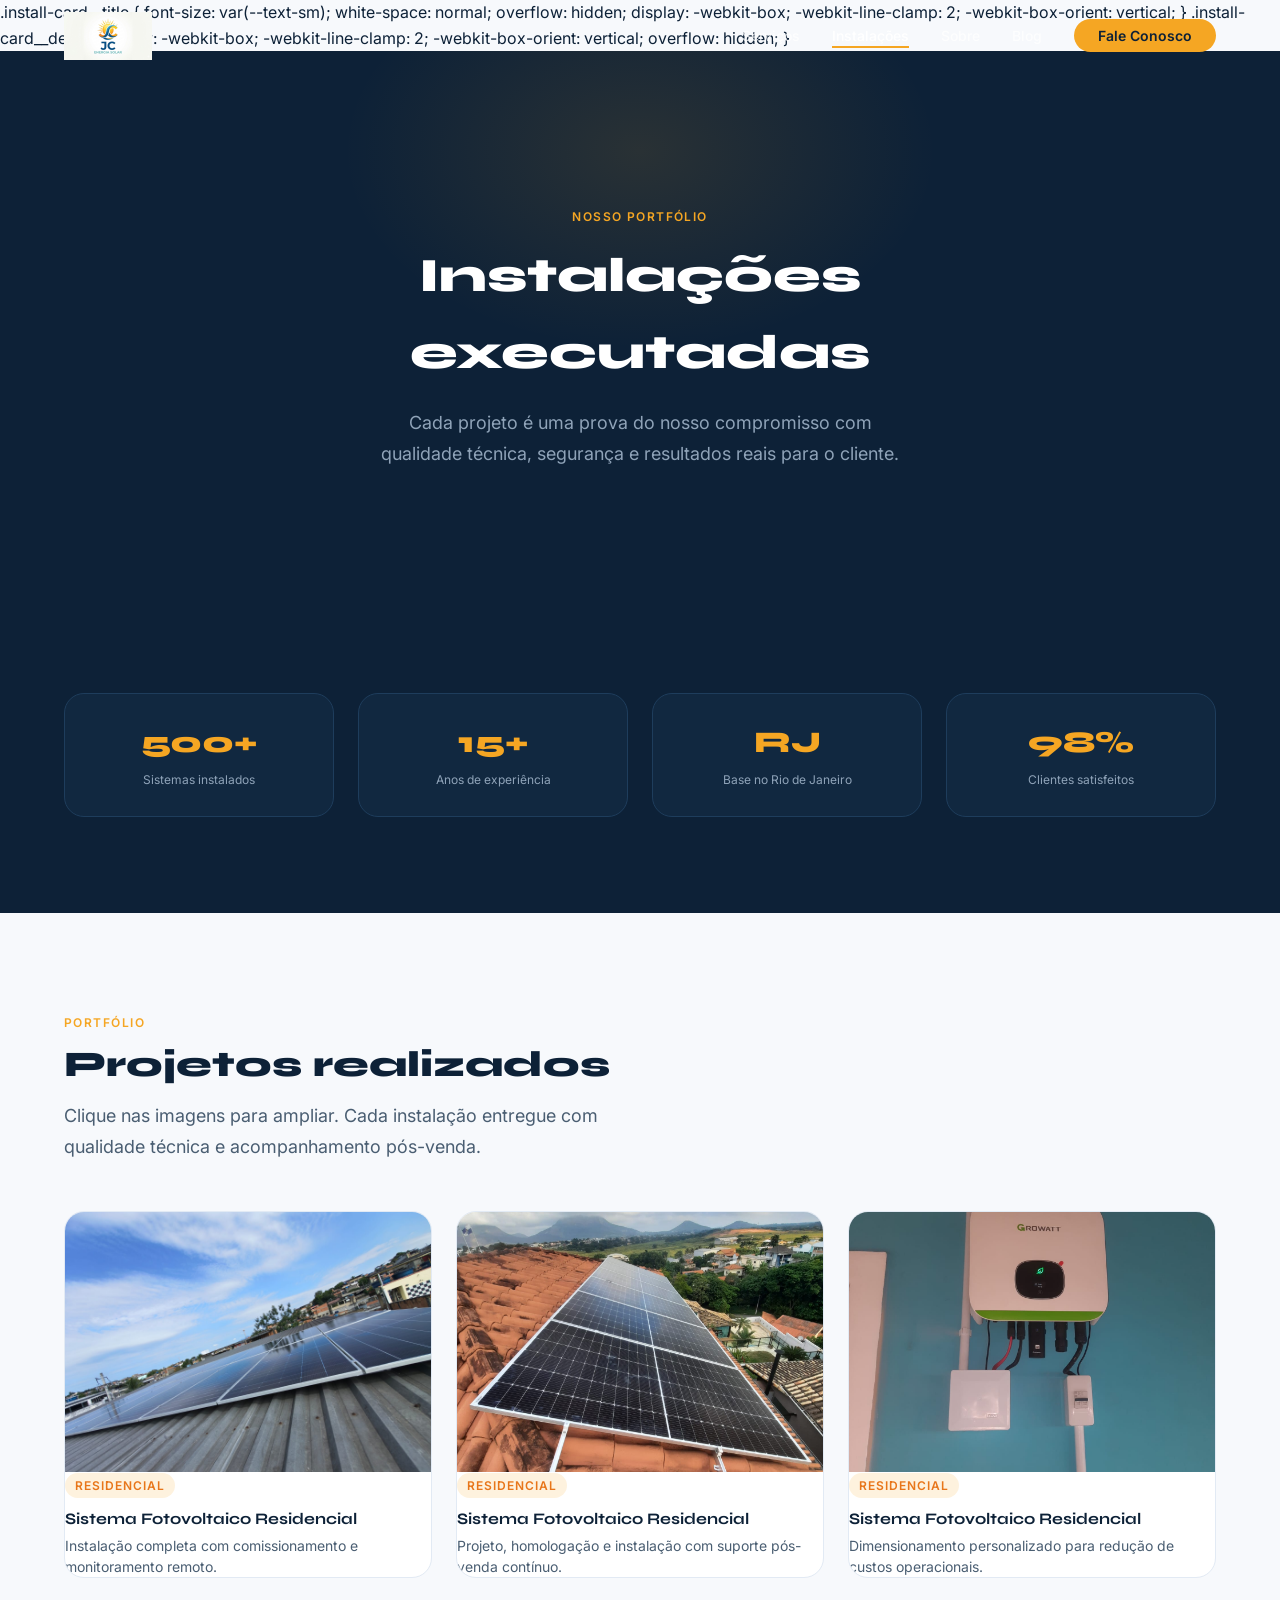
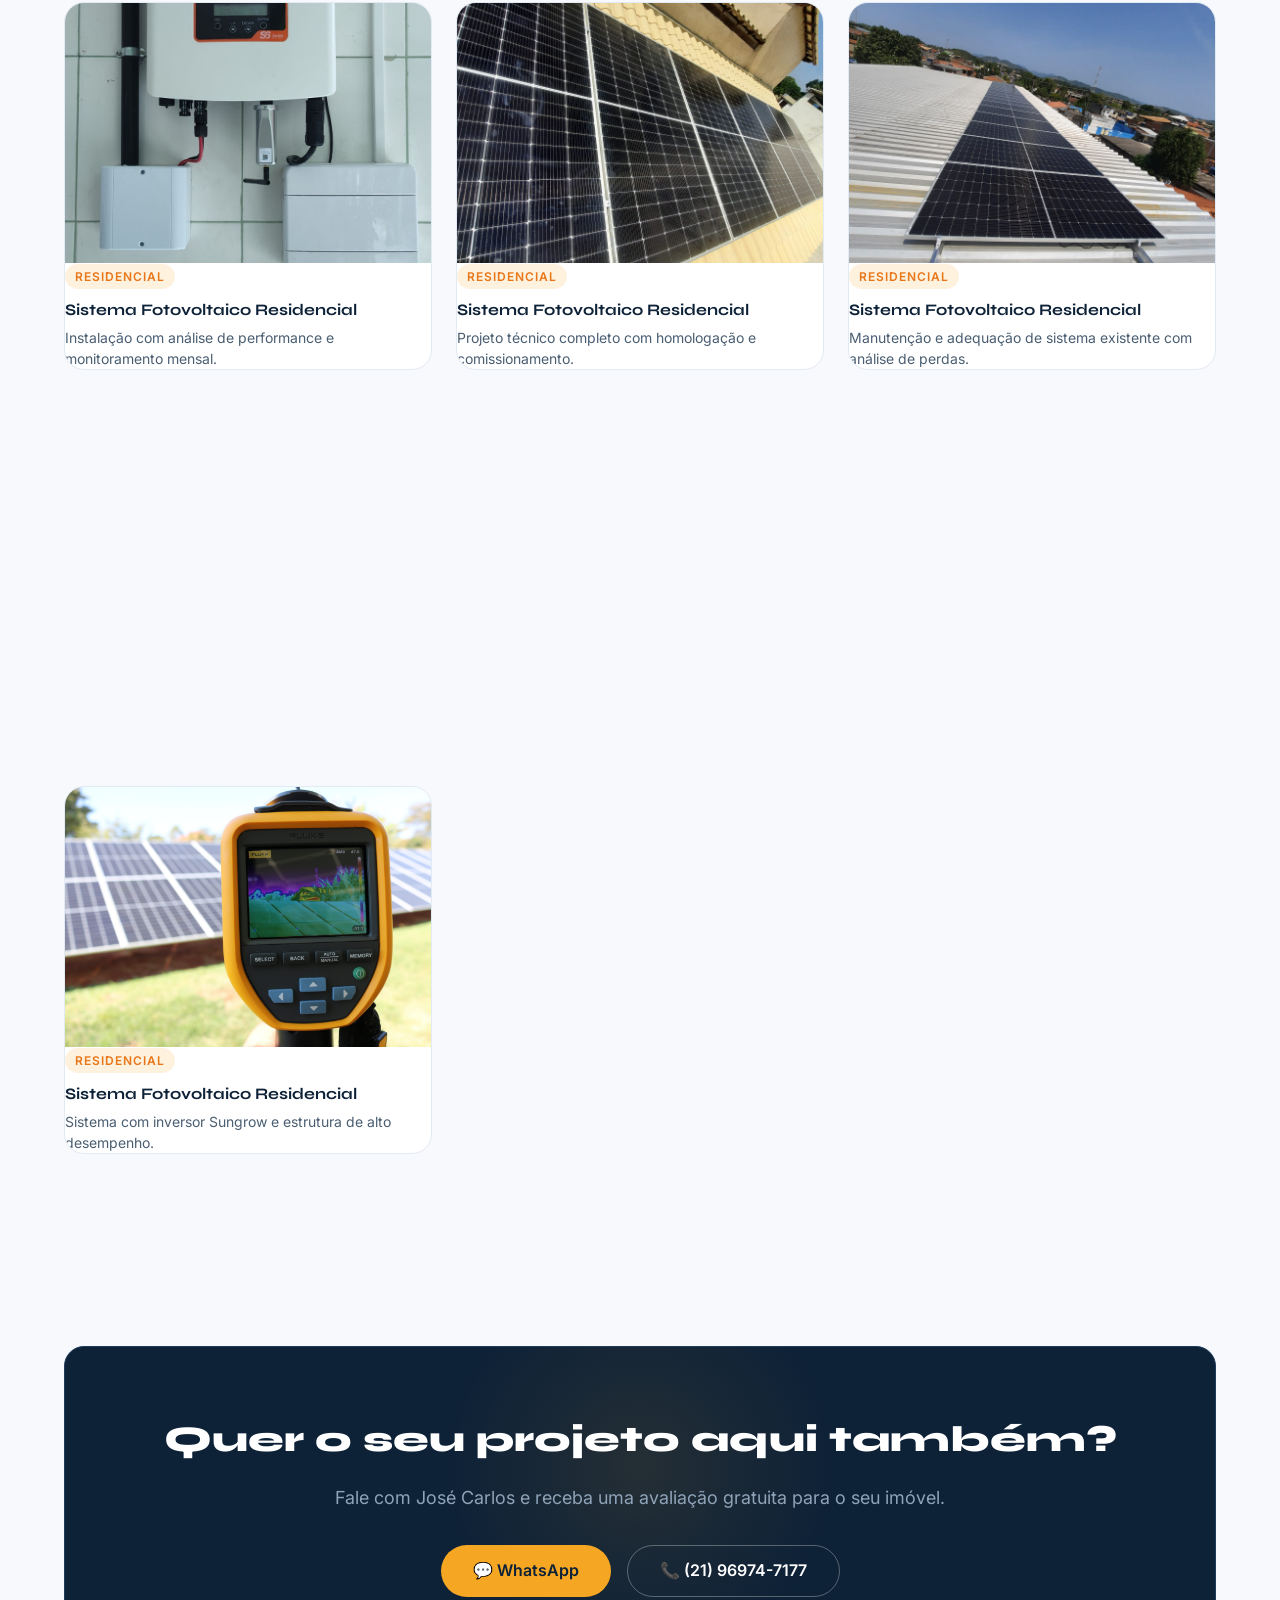
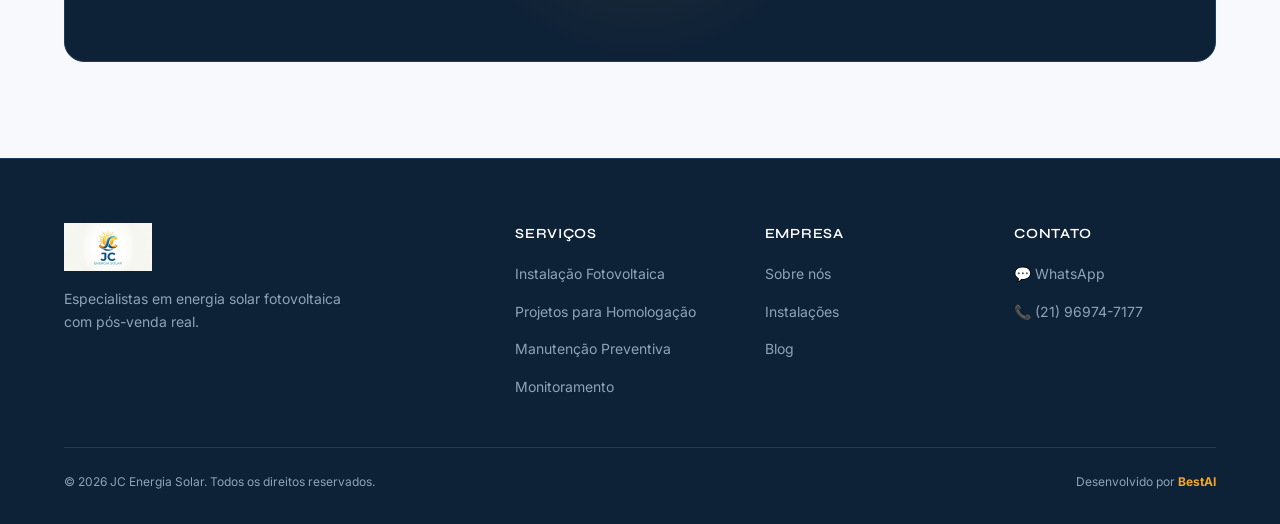
==== commit e93b5cf5: "fix: galeria instalacoes todas residencial sem IMG10" ====
--- a/pages/instalacoes.html
+++ b/pages/instalacoes.html
@@ -227,7 +227,7 @@
           <img class="install-card__img" src="../assets/images/img3.jpg" alt="Instalação 3" />
           <div class="install-card__body">
             <span class="install-card__tag">Residencial</span>
-            <h3 class="install-card__title">Sistema Fotovoltaico Comercial</h3>
+            <h3 class="install-card__title">Sistema Fotovoltaico Residencial</h3>
             <p class="install-card__desc">Dimensionamento personalizado para redução de custos operacionais.</p>
           </div>
         </div>
@@ -243,7 +243,7 @@
           <img class="install-card__img" src="../assets/images/img5.jpg" alt="Instalação 5" />
           <div class="install-card__body">
             <span class="install-card__tag">Residencial</span>
-            <h3 class="install-card__title">Sistema Fotovoltaico Comercial</h3>
+            <h3 class="install-card__title">Sistema Fotovoltaico Residencial</h3>
             <p class="install-card__desc">Projeto técnico completo com homologação e comissionamento.</p>
           </div>
         </div>
@@ -255,16 +255,39 @@
             <p class="install-card__desc">Manutenção e adequação de sistema existente com análise de perdas.</p>
           </div>
         </div>
-        <div class="install-card" style="grid-column: 2 / 3;"></div>
+        <div class="install-card">
           <img class="install-card__img" src="../assets/images/img7.jpg" alt="Instalação 7" />
           <div class="install-card__body">
             <span class="install-card__tag">Residencial</span>
-            <h3 class="install-card__title">Sistema Fotovoltaico Comercial</h3>
+            <h3 class="install-card__title">Sistema Fotovoltaico Residencial</h3>
             <p class="install-card__desc">Instalação de grande porte com monitoramento e relatórios mensais.</p>
           </div>
         </div>
-      </div>
-    </div>
+        <div class="install-card">
+          <img class="install-card__img" src="../assets/images/img8.jpg" alt="Instalação 8" />
+          <div class="install-card__body">
+            <span class="install-card__tag">Residencial</span>
+            <h3 class="install-card__title">Sistema Fotovoltaico Residencial</h3>
+            <p class="install-card__desc">Sistema com inversor Growatt e monitoramento via aplicativo.</p>
+          </div>
+        </div>
+        <div class="install-card">
+          <img class="install-card__img" src="../assets/images/img9.jpg" alt="Instalação 9" />
+          <div class="install-card__body">
+            <span class="install-card__tag">Residencial</span>
+            <h3 class="install-card__title">Sistema Fotovoltaico Residencial</h3>
+            <p class="install-card__desc">Instalação em telhado inclinado com máxima captação solar.</p>
+          </div>
+        </div>
+        <div class="install-card">
+          <img class="install-card__img" src="../assets/images/img11.jpg" alt="Instalação 11" />
+          <div class="install-card__body">
+            <span class="install-card__tag">Residencial</span>
+            <h3 class="install-card__title">Sistema Fotovoltaico Residencial</h3>
+            <p class="install-card__desc">Sistema com inversor Sungrow e estrutura de alto desempenho.</p>
+          </div>
+        </div>
+      </div>
   </section>
 
   <!-- CTA -->
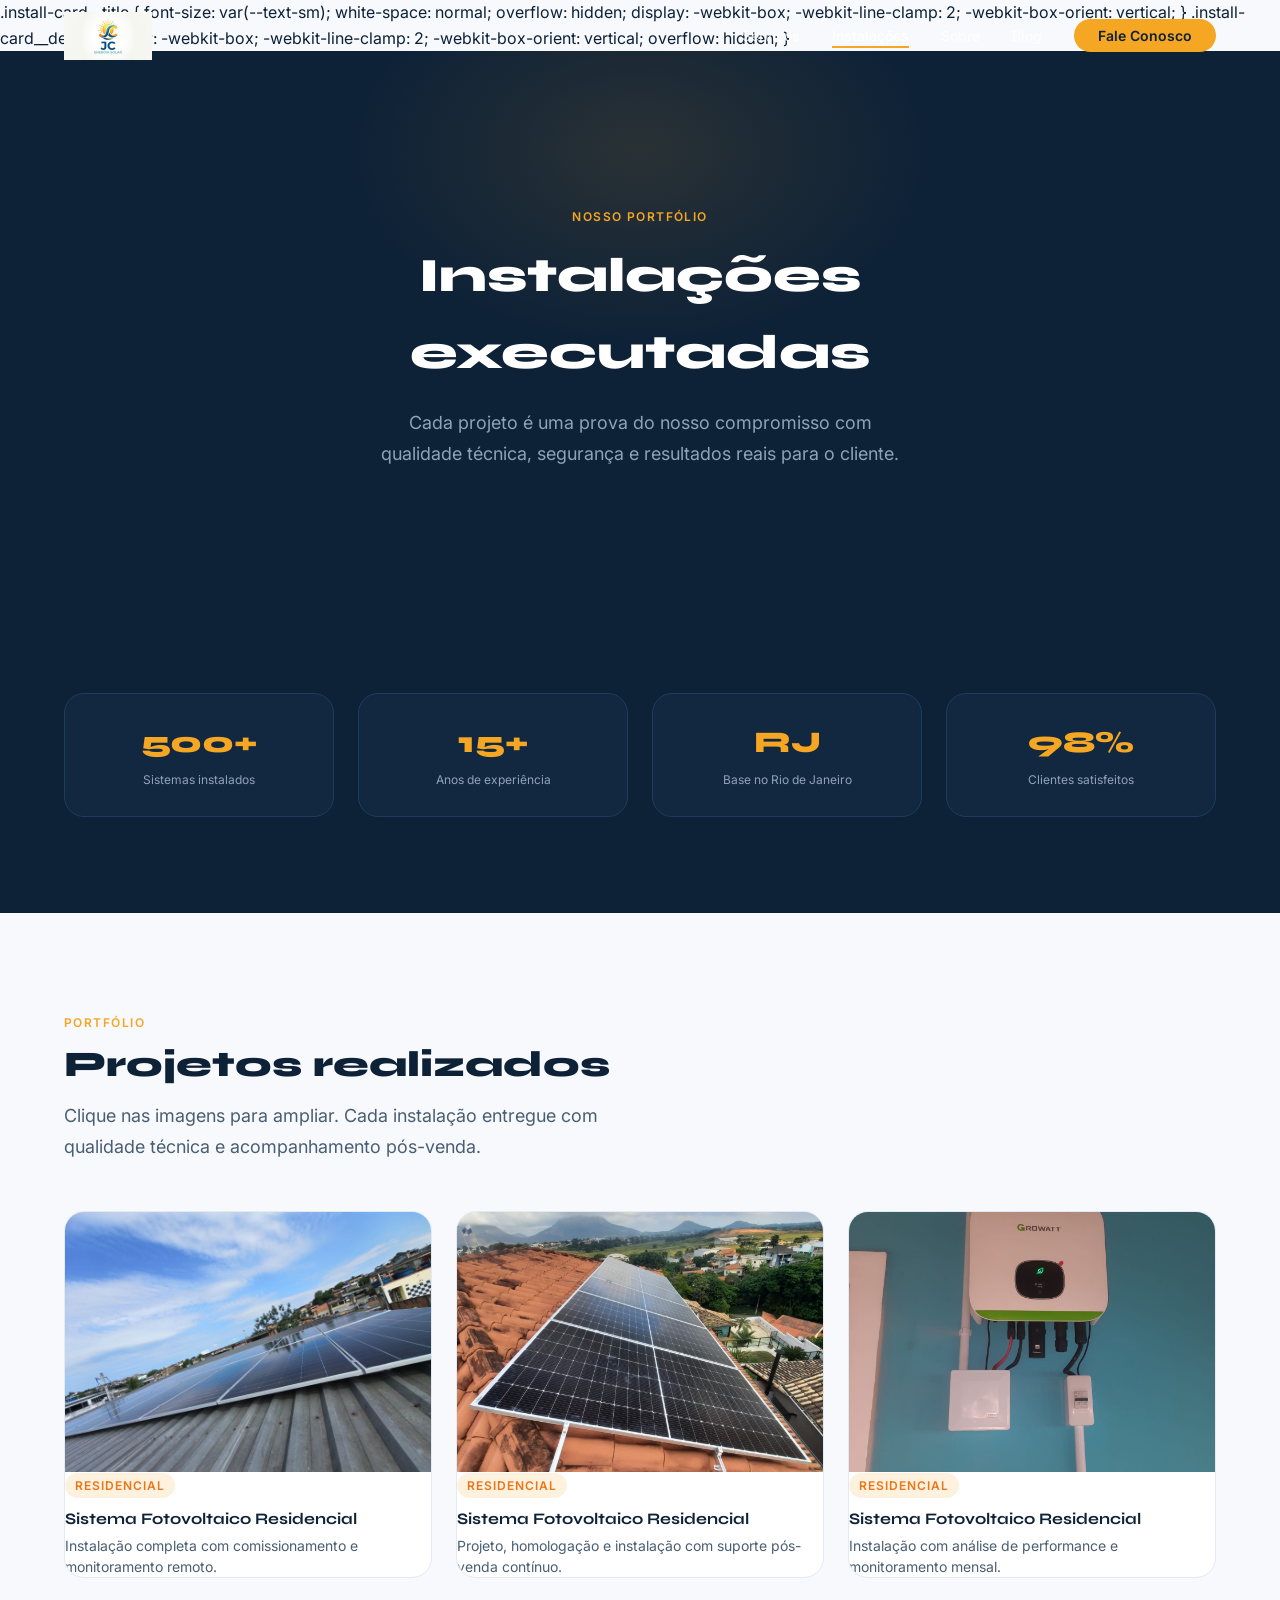
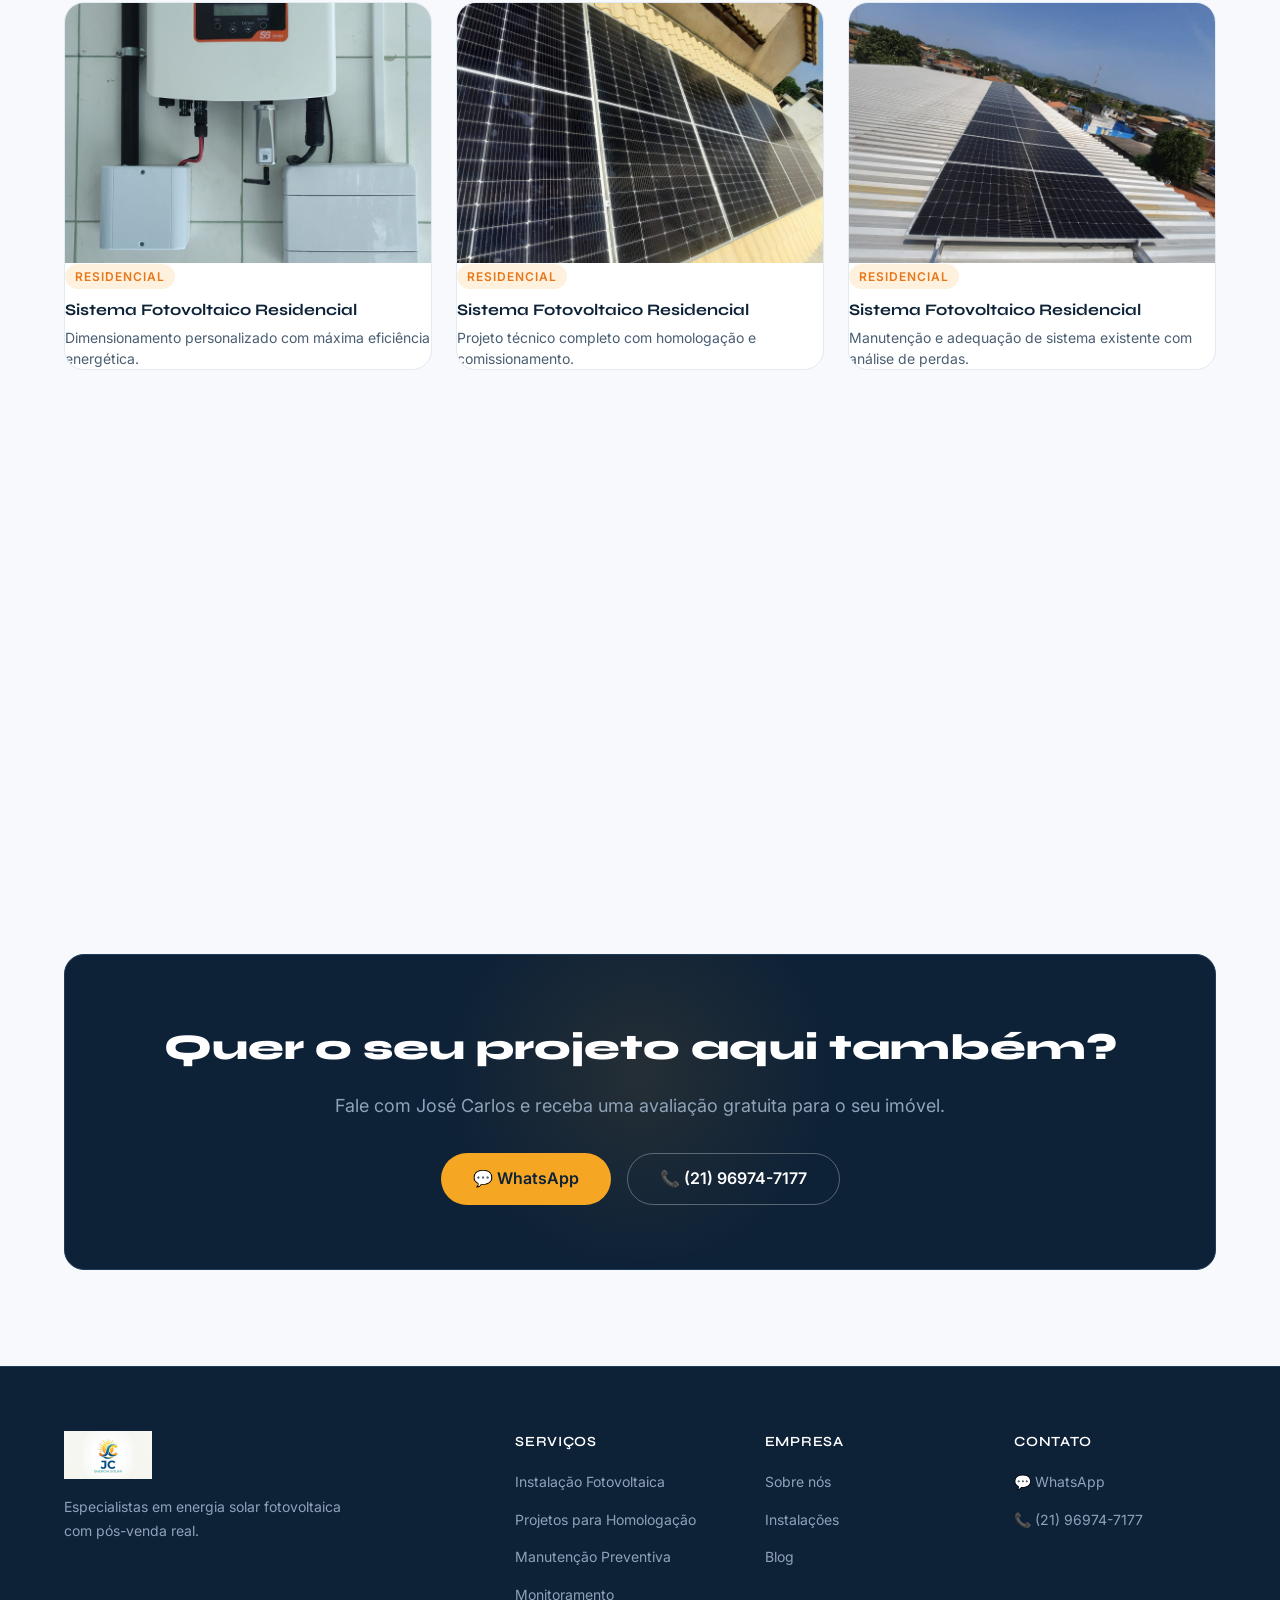
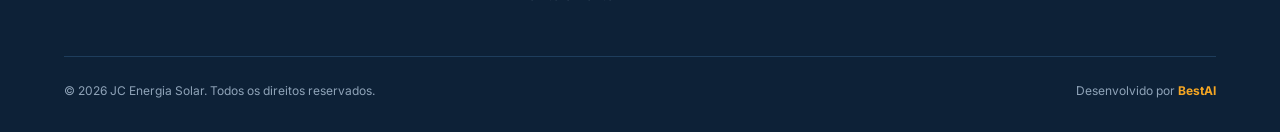
==== commit 0d5aab71: "fix: galeria apenas IMG1 a IMG7 instalacoes reais" ====
--- a/pages/instalacoes.html
+++ b/pages/instalacoes.html
@@ -228,7 +228,7 @@
           <div class="install-card__body">
             <span class="install-card__tag">Residencial</span>
             <h3 class="install-card__title">Sistema Fotovoltaico Residencial</h3>
-            <p class="install-card__desc">Dimensionamento personalizado para redução de custos operacionais.</p>
+            <p class="install-card__desc">Instalação com análise de performance e monitoramento mensal.</p>
           </div>
         </div>
         <div class="install-card">
@@ -236,7 +236,7 @@
           <div class="install-card__body">
             <span class="install-card__tag">Residencial</span>
             <h3 class="install-card__title">Sistema Fotovoltaico Residencial</h3>
-            <p class="install-card__desc">Instalação com análise de performance e monitoramento mensal.</p>
+            <p class="install-card__desc">Dimensionamento personalizado com máxima eficiência energética.</p>
           </div>
         </div>
         <div class="install-card">
@@ -261,30 +261,6 @@
             <span class="install-card__tag">Residencial</span>
             <h3 class="install-card__title">Sistema Fotovoltaico Residencial</h3>
             <p class="install-card__desc">Instalação de grande porte com monitoramento e relatórios mensais.</p>
-          </div>
-        </div>
-        <div class="install-card">
-          <img class="install-card__img" src="../assets/images/img8.jpg" alt="Instalação 8" />
-          <div class="install-card__body">
-            <span class="install-card__tag">Residencial</span>
-            <h3 class="install-card__title">Sistema Fotovoltaico Residencial</h3>
-            <p class="install-card__desc">Sistema com inversor Growatt e monitoramento via aplicativo.</p>
-          </div>
-        </div>
-        <div class="install-card">
-          <img class="install-card__img" src="../assets/images/img9.jpg" alt="Instalação 9" />
-          <div class="install-card__body">
-            <span class="install-card__tag">Residencial</span>
-            <h3 class="install-card__title">Sistema Fotovoltaico Residencial</h3>
-            <p class="install-card__desc">Instalação em telhado inclinado com máxima captação solar.</p>
-          </div>
-        </div>
-        <div class="install-card">
-          <img class="install-card__img" src="../assets/images/img11.jpg" alt="Instalação 11" />
-          <div class="install-card__body">
-            <span class="install-card__tag">Residencial</span>
-            <h3 class="install-card__title">Sistema Fotovoltaico Residencial</h3>
-            <p class="install-card__desc">Sistema com inversor Sungrow e estrutura de alto desempenho.</p>
           </div>
         </div>
       </div>
